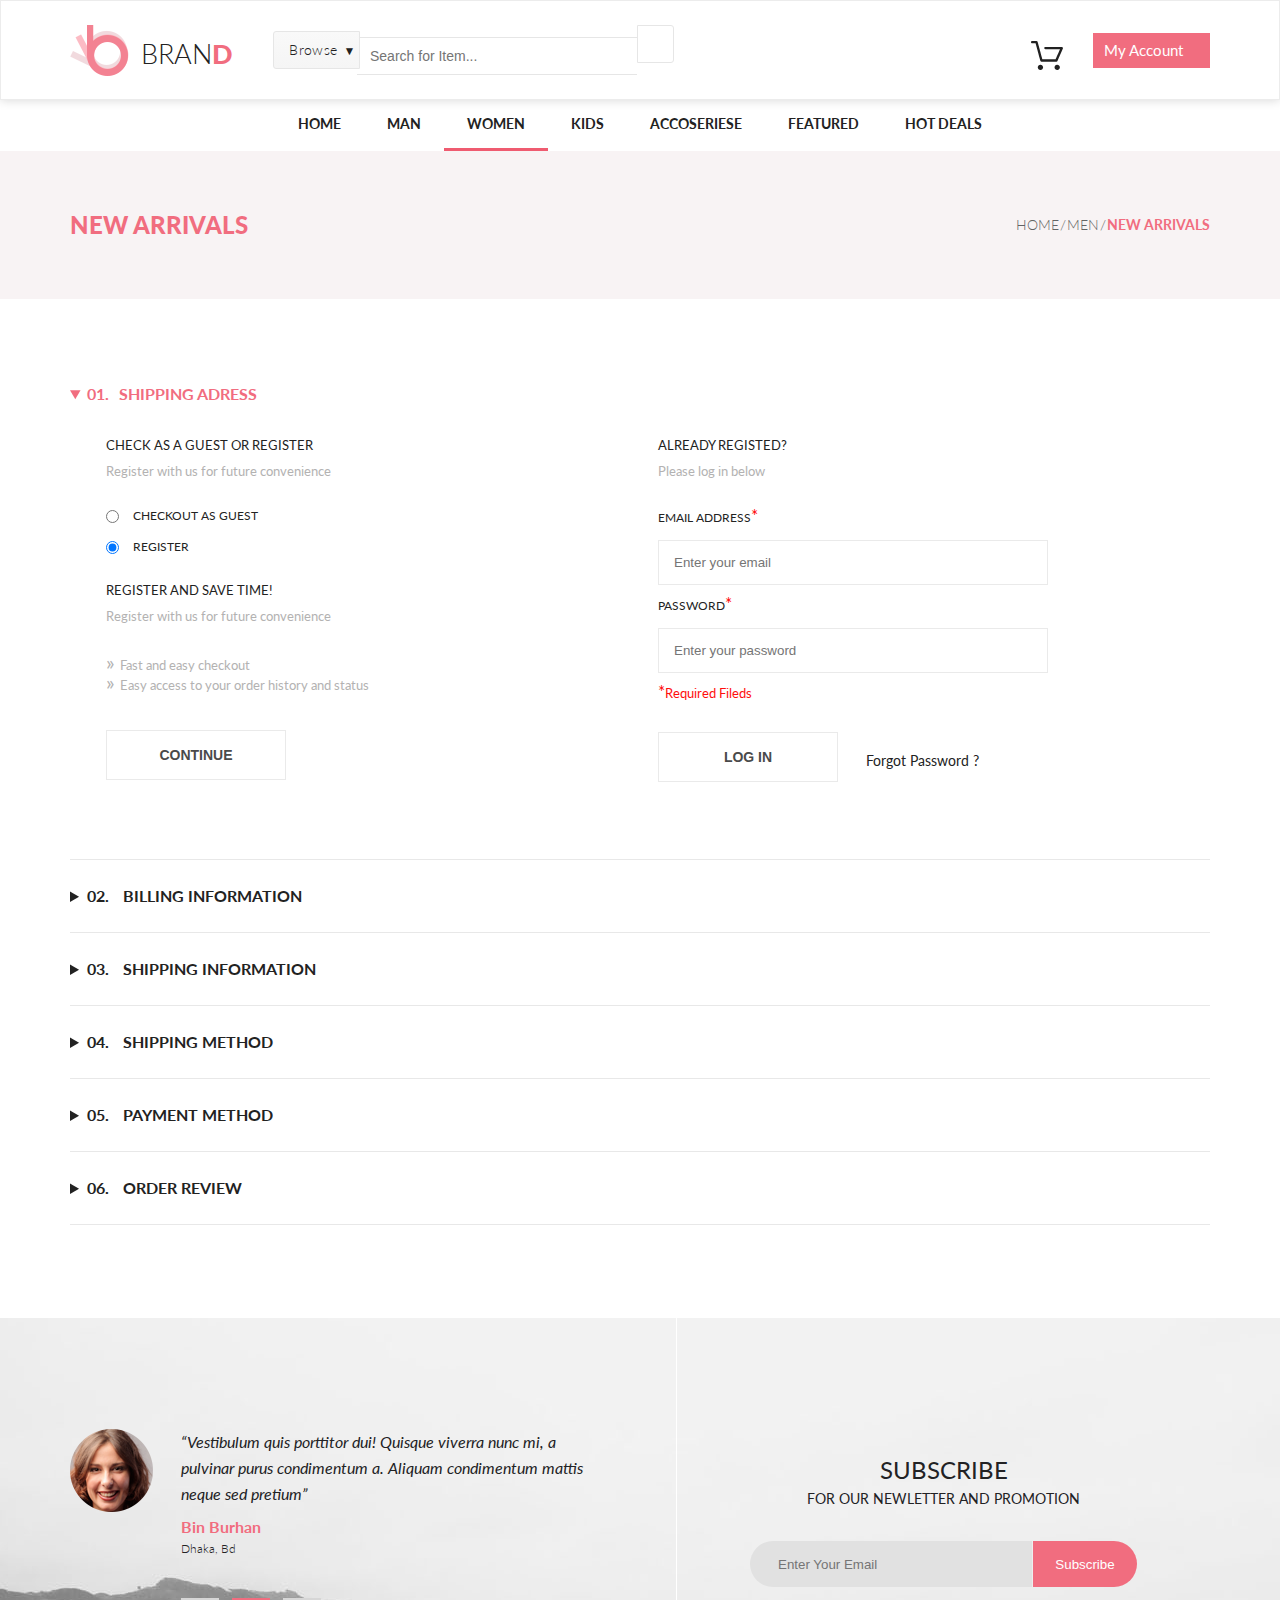
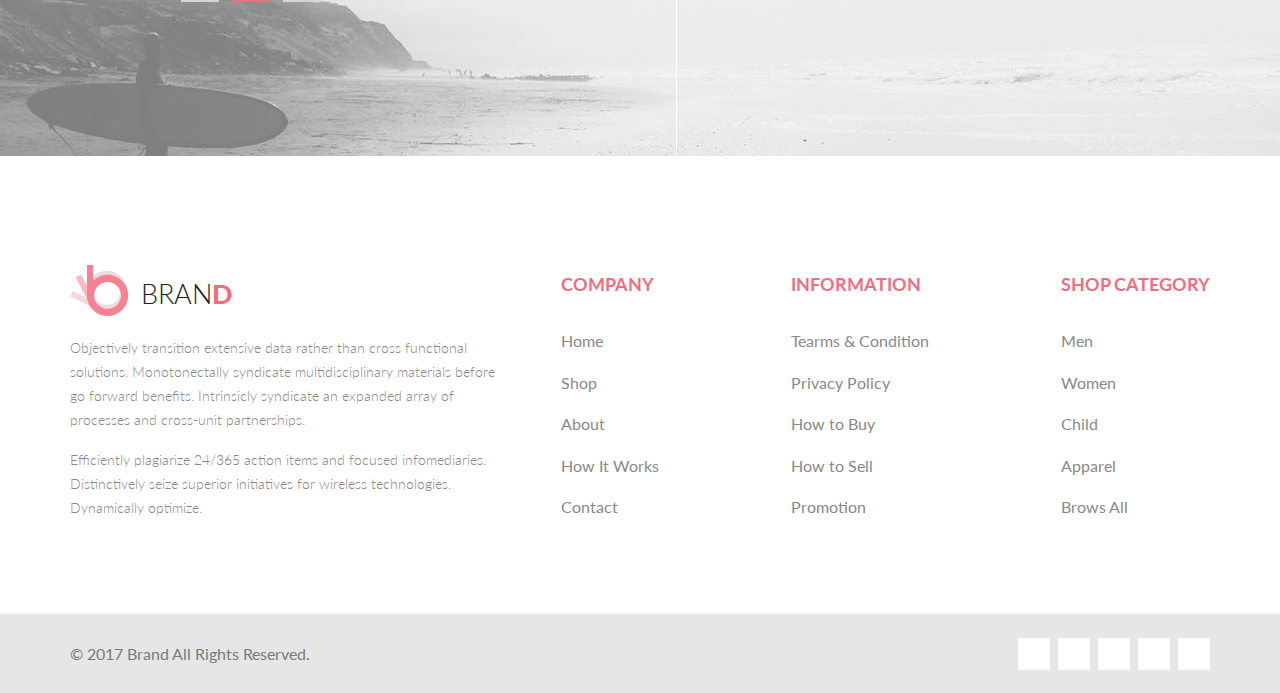
==== checkout.html @ ce35cc35 "Сверстаны страницы интернет-магазина." ====
<!DOCTYPE html>
<html lang="en">
<head>
    <meta charset="UTF-8">
    <meta name="viewport" content="width=device-width, initial-scale=1.0">
    <title>Checkout</title>
    <link rel="stylesheet" href="https://use.fontawesome.com/releases/v5.1.0/css/all.css" integrity="sha384-lKuwvrZot6UHsBSfcMvOkWwlCMgc0TaWr+30HWe3a4ltaBwTZhyTEggF5tJv8tbt" crossorigin="anonymous">
    <link rel="stylesheet" href="styles/style_checkout.css">

</head>
<body>
    <div class="bigWrap">
        <div class="containerContent">
            <header>
                <div class="header">
                    <div class="container headerWrap">
                        <div class="headerLeft">
                            <a class="logo" href="index.html">
                                <img src="images/index/logo_brand.png" alt="logo">
                                <span>BRAN</span>
                            </a>
                            <div class="browse">
                                <details>
                                    <summary class="browseSummary">Browse</summary>
                                    <ul class="browseList">
                                        <li><div class="browseList__triangle"></div></li>    
                                        <li><h3>Women</h3></li>
                                        <li><a href="#">Dresses</a></li>
                                        <li><a href="#">Tops</a></li>
                                        <li><a href="#">Sweaters/Knits</a></li>
                                        <li><a href="#">Jackets/Coats</a></li>
                                        <li><a href="#">Blazers</a></li>
                                        <li><a href="#">Denim</a></li>
                                        <li><a href="#">Leggings/Pants</a></li>
                                        <li><a href="#">Skirts/Shorts</a></li>
                                        <li><a href="#">Accessories</a></li>
                                        <li><h3>Men</h3></li>
                                        <li><a href="#">Tees/Tank tops</a></li>
                                        <li><a href="#">Shirts/Polos</a></li>
                                        <li><a href="#">Sweaters</a></li>
                                        <li><a href="#">Sweatshirts/Hoodies</a></li>
                                        <li><a href="#">Blazers</a></li>
                                        <li><a href="#">Jackets/vests</a></li>
                                    </ul>
                                </details>
                            </div>
                            <form action="#">
                                <input type="search" name="searchHeader" placeholder="Search for Item...">
                                <button type="submit" class="buttonSearch">
                                    <i class="fas fa-search"></i>
                                </button>
                            </form>
                        </div>
                        <div class="headerRight">
                            <div class="userBasket">
                                <a href="#"><img src="images/index/basket_black.svg" alt="basket"></a>
                                <div class="userBasket__quantityProduct">2</div>
                                <div class="userBasketdropDown">
                                    <div class="userBasketdropDown__triangle"></div>
                                    <div class="userBasketOneProduct">
                                        <a class="userBasketOneProductImg" href="#"><img src="images/index/product_basket_1.jpg" alt="product"></a>
                                        <div class="userBasketOneProductText">
                                            <a class="userBasketOneProductText__nameProduct" href="#">Rebox Zane</a>
                                            <div class="stars">
                                                <a href="#"><i class="fas fa-star"></i></a><a href="#"><i class="fas fa-star"></i></a><a href="#"><i class="fas fa-star"></i></a><a href="#"><i class="fas fa-star"></i></a><a href="#"><i class="fas fa-star-half-alt"></i></a>
                                            </div>
                                            <p>1 <span> x </span>  $250</p>
                                        </div>
                                        <a class="shoppingAction" href="#"><i class="fas fa-times-circle"></i></a>
                                    </div>
                                    <div class="userBasketOneProduct">
                                        <a class="userBasketOneProductImg" href="#"><img src="images/index/product_basket_2.jpg" alt="product"></a>
                                        <div class="userBasketOneProductText">
                                            <a class="userBasketOneProductText__nameProduct" href="#">Rebox Zane</a>
                                            <div class="stars">
                                                <a href="#"><i class="fas fa-star"></i></a><a href="#"><i class="fas fa-star"></i></a><a href="#"><i class="fas fa-star"></i></a><a href="#"><i class="fas fa-star"></i></a><a href="#"><i class="fas fa-star-half-alt"></i></a>
                                            </div>
                                            <p>1 <span> x </span>  $250</p>
                                        </div>
                                        <a class="shoppingAction" href="#"><i class="fas fa-times-circle"></i></a>
                                    </div>
                                    <div class="totalSum">
                                        <p>TOTAL</p>
                                        <p>    $500.00</p>
                                    </div>
                                    <a class="userBasketCheckout" href="checkout.html">Checkout</a>
                                    <a class="userBasketGoToCart" href="shopping_cart.html">Go to cart</a>
                                </div>
                            </div>
                            <a class="myAccount" href="#"><span>My Account</span><i class="fas fa-sort-down"></i></a>
                        </div>
                    </div>
                </div>
                <nav>
                    <div class="container mainMenu">
                        <ul class="menu">
                            <li><a href="index.html">Home</a></li>
                            <li><a href="products.html">Man</a>
                                <div class="megaMenu">
                                    <div class="megaMenu__triangle"></div>
                                    <div class="megaMenuColumn">
                                        <h3>Women</h3>
                                        <ul>
                                            <li><a href="#">Dresses</a></li>
                                            <li><a href="#">Tops</a></li>
                                            <li><a href="#">Sweaters/Knits</a></li>
                                            <li><a href="#">Jackets/Coats</a></li>
                                            <li><a href="#">Blazers</a></li>
                                            <li><a href="#">Denim</a></li>
                                            <li><a href="#">Leggings/Pants</a></li>
                                            <li><a href="#">Skirts/Shorts</a></li>
                                            <li><a href="#">Accessories</a></li>
                                        </ul>
                                    </div>
                                    <div class="megaMenuColumn">
                                        <h3>Women</h3>
                                        <ul>
                                            <li><a href="#">Dresses</a></li>
                                            <li><a href="#">Tops</a></li>
                                            <li><a href="#">Sweaters/Knits</a></li>
                                            <li><a href="#">Jackets/Coats</a></li>
                                        </ul>
                                        <h3>Women</h3>
                                        <ul>
                                            <li><a href="#">Dresses</a></li>
                                            <li><a href="#">Tops</a></li>
                                            <li><a href="#">Sweaters/Knits</a></li>
                                        </ul>
                                    </div>
                                    <div class="megaMenuColumn">
                                        <h3>Women</h3>
                                        <ul>
                                            <li><a href="#">Dresses</a></li>
                                            <li><a href="#">Tops</a></li>
                                            <li><a href="#">Sweaters/Knits</a></li>
                                            <li><a href="#">Jackets/Coats</a></li>
                                        </ul>
                                        <a class="promoPhoto" href="#">
                                            <img src="images/index/promo_megamenu.jpg" alt="promo">
                                        </a>
                                    </div>
                                </div>
                            </li>
                            <li><a class="activePage" href="#">Women</a></li>
                            <li><a href="#">Kids</a></li>
                            <li><a href="#">Accoseriese</a></li>
                            <li><a href="#">Featured</a></li>
                            <li><a href="#">Hot Deals</a></li>
                        </ul>
                    </div>
                </nav>
            </header>
            <div class="newArrivals">
                <div class="container newArrivalsWrap">
                    <div class="headerNewArrivals">
                        <h3>New Arrivals</h3>
                    </div>
                    <nav>
                        <ul class="breadCrumbs">
                            <li><a href="index.html">Home</a></li>
                            <li><a href="#">Men</a></li>
                            <li><span class="lastBreadCrumb">New Arrivals</span></li>
                        </ul>
                    </nav>
                </div>
            </div>
            <div class="container">
                <div class="spoilerCheckout">
                    <details class="spoilerCheckoutDetails" open>
                        <summary class="spoilerCheckoutSummary"><span>01.</span>Shipping Adress</summary>
                        <div class="spoilerCheckoutSummaryWrap">
                            <div class="spoilerCheckoutSummaryLeft">
                                <form action="#" method="POST">
                                    <fieldset>
                                        <legend><h5>Check as a guest or register</h5></legend>
                                        <p class="pAfterH">Register with us for future convenience</p>
                                        <div class="radioItemWrap">
                                            <div class="radioItem">
                                                <input id="radioItem__guest" type="radio" name="userChoice" value="guest">
                                                <label class="inputLabel" for="radioItem__guest">checkout as guest</label>
                                            </div>
                                            <div class="radioItem">
                                                <input id="radioItem__register" type="radio" name="userChoice" value="register" checked>
                                                <label class="inputLabel" for="radioItem__register">register</label>
                                            </div>
                                        </div>
                                        <h5>register and save time!</h5>
                                        <p class="pAfterH">Register with us for future convenience</p>
                                        <p class="registerPluses">Fast and easy checkout</p>
                                        <p class="registerPluses">Easy access to your order history and status</p>
                                        <input class="inputSubmitLeft" type="submit" value="Continue">
                                    </fieldset>
                                </form>
                            </div>
                            <div class="spoilerCheckoutSummaryRight">
                                <form action="#" method="POST">
                                    <fieldset>
                                        <legend><h5>Already registed?</h5></legend>
                                        <p class="pAfterH">Please log in below</p>
                                        <div class="inputRightWrap">
                                            <label for="userEmail"><span class="inputLabel">EMAIL ADDRESS</span></label>
                                            <input type="email" id="userEmail" placeholder="Enter your email" required>
                                            <label for="userPass"><span class="inputLabel">PASSWORD</span></label>
                                            <input type="password" id="userPass" placeholder="Enter your password" required>
                                        </div>
                                        <p class="requiredFileds">Required Fileds</p>
                                        <div class="inputSubmitRightWrap">
                                            <input class="inputSubmitRight" type="submit" value="Log in">
                                            <a href="#">Forgot Password ?</a> 
                                        </div>
                                    </fieldset>
                                </form>
                            </div>
                        </div>
                    </details>
                    <details class="spoilerCheckoutDetails">
                        <summary class="spoilerCheckoutSummary"><span>02.</span>   BILLING INFORMATION</summary>
                        <div class="spoilerCheckoutSummaryWrap">
                            <p class="spoilerCheckoutSummaryWrapText">Lorem ipsum, dolor sit amet consectetur adipisicing elit. 
                                Praesentium ipsam hic exercitationem placeat numquam illum. 
                                Doloremque tempore corporis fuga similique deserunt expedita dicta est, 
                                ad recusandae officia exercitationem reprehenderit commodi provident 
                                molestiae aspernatur ea cumque sunt sed sint facere quae ipsa repudiandae. 
                                Reprehenderit odit illo aperiam? Aperiam itaque quo nesciunt?</p>
                        </div>
                    </details>
                    <details class="spoilerCheckoutDetails">
                        <summary class="spoilerCheckoutSummary"><span>03.</span>   SHIPPING INFORMATION</summary>
                        <div class="spoilerCheckoutSummaryWrap">
                            <p class="spoilerCheckoutSummaryWrapText">Lorem ipsum, dolor sit amet consectetur adipisicing elit. 
                                Praesentium ipsam hic exercitationem placeat numquam illum. 
                                Doloremque tempore corporis fuga similique deserunt expedita dicta est, 
                                ad recusandae officia exercitationem reprehenderit commodi provident 
                                molestiae aspernatur ea cumque sunt sed sint facere quae ipsa repudiandae. 
                                Reprehenderit odit illo aperiam? Aperiam itaque quo nesciunt?</p>
                        </div>
                    </details>
                    <details class="spoilerCheckoutDetails">
                        <summary class="spoilerCheckoutSummary"><span>04.</span>   SHIPPING METHOD</summary>
                        <div class="spoilerCheckoutSummaryWrap">
                            <p class="spoilerCheckoutSummaryWrapText">Lorem ipsum, dolor sit amet consectetur adipisicing elit. 
                                Praesentium ipsam hic exercitationem placeat numquam illum. 
                                Doloremque tempore corporis fuga similique deserunt expedita dicta est, 
                                ad recusandae officia exercitationem reprehenderit commodi provident 
                                molestiae aspernatur ea cumque sunt sed sint facere quae ipsa repudiandae. 
                                Reprehenderit odit illo aperiam? Aperiam itaque quo nesciunt?</p>
                        </div>
                    </details>
                    <details class="spoilerCheckoutDetails">
                        <summary class="spoilerCheckoutSummary"><span>05.</span>   PAYMENT METHOD</summary>
                        <div class="spoilerCheckoutSummaryWrap">
                            <p class="spoilerCheckoutSummaryWrapText">Lorem ipsum, dolor sit amet consectetur adipisicing elit. 
                                Praesentium ipsam hic exercitationem placeat numquam illum. 
                                Doloremque tempore corporis fuga similique deserunt expedita dicta est, 
                                ad recusandae officia exercitationem reprehenderit commodi provident 
                                molestiae aspernatur ea cumque sunt sed sint facere quae ipsa repudiandae. 
                                Reprehenderit odit illo aperiam? Aperiam itaque quo nesciunt?</p>
                        </div>
                    </details>
                    <details class="spoilerCheckoutDetails">
                        <summary class="spoilerCheckoutSummary"><span>06.</span>   ORDER REVIEW</summary>
                        <div class="spoilerCheckoutSummaryWrap">
                            <p class="spoilerCheckoutSummaryWrapText">Lorem ipsum, dolor sit amet consectetur adipisicing elit. 
                                Praesentium ipsam hic exercitationem placeat numquam illum. 
                                Doloremque tempore corporis fuga similique deserunt expedita dicta est, 
                                ad recusandae officia exercitationem reprehenderit commodi provident 
                                molestiae aspernatur ea cumque sunt sed sint facere quae ipsa repudiandae. 
                                Reprehenderit odit illo aperiam? Aperiam itaque quo nesciunt?</p>
                        </div>
                    </details>
                </div>
            </div>
            <div class="subscribe">
                <div class="subscribeImgBackground">
                    <div class="container subscribeWrap">
                        <div class="subscribeLeft">
                            <div class="imagesubscribeLeft">
                                <img src="images/index/photo.png" alt="photo">
                            </div>
                            <div class="textsubscribeLeft">
                                <p class="comment">
                                    “Vestibulum quis porttitor dui! Quisque viverra nunc mi, 
                                    a pulvinar purus condimentum a. 
                                    Aliquam condimentum mattis neque sed pretium”  
                                </p>
                                <p class="author">
                                    Bin Burhan<br>
                                    <span>Dhaka, Bd</span>
                                </p>
                                <div class="line"><a href="#"></a></div>
                                <div class="line colorBrand"><a href="#"></a></div>
                                <div class="line"><a href="#"></a></div>
                            </div>
                        </div>
                        <div class="subscribeRight">
                            <h2>Subscribe</h2>
                            <h3>FOR OUR NEWLETTER AND PROMOTION</h3>
                            <form action="#">
                                <input type="email" name="userEmail" placeholder="Enter Your Email" required>
                                <input type="submit" value="Subscribe">
                            </form>
                        </div>
                    </div>
                </div>
            </div>
        </div>
        <footer>
            <div class="footer">
                <div class="container footerWrap">
                    <div class="logoFooter">
                        <a class="logo" href="index.html">
                            <img src="images/index/logo_brand.png" alt="logo">
                            <span>BRAN</span>
                        </a>
                        <div class="textLogoFooter">
                            <p>
                                Objectively transition extensive data rather than cross 
                                functional solutions. Monotonectally syndicate multidisciplinary 
                                materials before go forward benefits. Intrinsicly syndicate an 
                                expanded array of processes and cross-unit partnerships.
                            </p>
                            <p>
                                Efficiently plagiarize 24/365 action items and focused infomediaries.
                                Distinctively seize superior initiatives for wireless technologies. 
                                Dynamically optimize.<br>
                                
                                Objectively strategize seamless relationships via resource 
                                sucking testing procedures. Proactively cultivate next-generation 
                                results for value-added methodologies. Dynamically plagiarize 
                                unique methodologies after performance based methodologies. 
                                Monotonectally empower stand-alone mindshare rather than ubiquitous 
                                opportunities. Dynamically orchestrate resource sucking scenarios 
                                after alternative synergy.
                                
                                Compellingly envisioneer corporate methods of empowerment before 
                                standards compliant technologies. Objectively facilitate progressive.  
                            </p>
                        </div>
                    </div>
                    <nav class="menuFooter">
                        <div class="menuFooterColumn">
                            <h3>COMPANY</h3>
                            <div class="menuItems">
                                <a href="#">Home </a>
                                <a href="#">Shop</a>
                                <a href="#">About</a>
                                <a href="#">How It Works</a>
                                <a href="#">Contact</a>
                            </div>
                        </div>
                        <div class="menuFooterColumn">
                            <h3>INFORMATION</h3>
                            <div class="menuItems">
                                <a href="#">Tearms & Condition</a>
                                <a href="#">Privacy Policy</a>
                                <a href="#">How to Buy</a>
                                <a href="#">How to Sell</a>
                                <a href="#">Promotion</a>
                            </div>
                        </div>
                        <div class="menuFooterColumn">
                            <h3>SHOP CATEGORY</h3>
                            <div class="menuItems">
                                <a href="#">Men</a>
                                <a href="#">Women</a>
                                <a href="#">Child</a>
                                <a href="#">Apparel</a>
                                <a href="#">Brows All</a>
                            </div>
                        </div>
                    </nav>
                </div>
            </div>
            <div class="footerBottom">
                <div class="container footerBottomWrap">
                    <div class="footerBottomLeft">
                        <p>&copy; 2017  Brand  All Rights Reserved.</p>
                    </div>
                    <div class="footerBottomRight">
                        <a href="#"><i class="fab fa-facebook-f"></i></a>
                        <a href="#"><i class="fab fa-twitter"></i></a>
                        <a href="#"><i class="fab fa-linkedin-in"></i></a>
                        <a href="#"><i class="fab fa-pinterest-p"></i></a>
                        <a href="#"><i class="fab fa-google-plus-g"></i></a>
                    </div>
                </div>
            </div>
        </footer>
    </div>
</body>
</html>
---- styles/style_checkout.css ----
@import url('https://fonts.googleapis.com/css?family=Lato:300,400,400i,700,900');
/* http://meyerweb.com/eric/tools/css/reset/ 
   v2.0 | 20110126
   License: none (public domain)
*/
html,
body,
div,
span,
applet,
object,
iframe,
h1,
h2,
h3,
h4,
h5,
h6,
p,
blockquote,
pre,
a,
abbr,
acronym,
address,
big,
cite,
code,
del,
dfn,
em,
img,
ins,
kbd,
q,
s,
samp,
small,
strike,
strong,
sub,
sup,
tt,
var,
b,
u,
i,
center,
dl,
dt,
dd,
ol,
ul,
li,
fieldset,
form,
label,
legend,
table,
caption,
tbody,
tfoot,
thead,
tr,
th,
td,
article,
aside,
canvas,
details,
embed,
figure,
figcaption,
footer,
header,
hgroup,
menu,
nav,
output,
ruby,
section,
summary,
time,
mark,
audio,
video {
  margin: 0;
  padding: 0;
  border: 0;
  font-size: 100%;
  font: inherit;
  vertical-align: baseline;
}
/* HTML5 display-role reset for older browsers */
article,
aside,
details,
figcaption,
figure,
footer,
header,
hgroup,
menu,
nav,
section {
  display: block;
}
body {
  line-height: 1;
}
ol,
ul {
  list-style: none;
}
blockquote,
q {
  quotes: none;
}
blockquote:before,
blockquote:after,
q:before,
q:after {
  content: '';
  content: none;
}
table {
  border-collapse: collapse;
  border-spacing: 0;
}
input {
  border: none;
}
input:focus {
  outline: none;
}
html,
body {
  height: 100%;
}
.bigWrap {
  min-height: 100%;
  display: -webkit-box;
  display: -ms-flexbox;
  display: flex;
  -webkit-box-orient: vertical;
  -webkit-box-direction: normal;
      -ms-flex-direction: column;
          flex-direction: column;
}
.containerContent {
  -webkit-box-flex: 1;
      -ms-flex: 1;
          flex: 1;
}
.header {
  border-style: solid;
  border-width: 1px;
  border-color: #ececec;
  -webkit-box-sizing: border-box;
          box-sizing: border-box;
  background-color: #ffffff;
  -webkit-box-shadow: 0px 0px 10px 0px rgba(0, 0, 0, 0.17);
          box-shadow: 0px 0px 10px 0px rgba(0, 0, 0, 0.17);
  height: 100px;
}
.headerWrap {
  height: 100%;
  display: -webkit-box;
  display: -ms-flexbox;
  display: flex;
  -webkit-box-pack: justify;
      -ms-flex-pack: justify;
          justify-content: space-between;
  -webkit-box-align: center;
      -ms-flex-align: center;
          align-items: center;
}
.headerLeft {
  display: -webkit-box;
  display: -ms-flexbox;
  display: flex;
  -webkit-box-align: center;
      -ms-flex-align: center;
          align-items: center;
}
.headerLeft .logo {
  display: -webkit-box;
  display: -ms-flexbox;
  display: flex;
  -webkit-box-align: center;
      -ms-flex-align: center;
          align-items: center;
  text-decoration: none;
}
.headerLeft .logo > span {
  font-family: Lato, sans-serif;
  color: #222222;
  font-size: 27px;
  font-weight: 300;
  text-align: center;
  padding: 7px 0 0 12px;
  -webkit-box-sizing: border-box;
          box-sizing: border-box;
}
.headerLeft .logo > span::after {
  content: "D";
  color: #f16d7f;
  font-size: 27px;
  font-weight: 900;
  line-height: 32px;
  text-align: center;
}
.browse {
  color: #222222;
  font-size: 14px;
  font-weight: 300;
  border-bottom-left-radius: 3px;
  border-top-left-radius: 3px;
  border-style: solid;
  border-width: 1px;
  border-color: #e6e6e6;
  -webkit-box-sizing: border-box;
          box-sizing: border-box;
  background: -webkit-gradient(linear, left top, left bottom, from(#f9f9f9), to(#f5f5f5));
  background: linear-gradient(180deg, #f9f9f9 0%, #f5f5f5 100%);
  width: 87px;
  height: 38px;
  text-align: left;
  padding-left: 12px;
  position: relative;
  margin-left: 40px;
}
.browse:focus {
  outline: none;
}
.browseSummary {
  width: 100%;
  height: 100%;
  text-align: center;
  outline: none;
  font-size: 14px;
  font-weight: 300;
  line-height: 35px;
  letter-spacing: 0.4px;
  color: #222222;
  display: block;
}
.browseSummary::-webkit-details-marker {
  display: none;
}
.browseSummary::after {
  content: '\25BC';
  padding-left: 0.5em;
  font-size: 12px;
}
details[open] .browseSummary::after {
  content: '\25B2';
}
.browseList {
  -webkit-box-shadow: 0 3px 6px rgba(0, 0, 0, 0.08);
          box-shadow: 0 3px 6px rgba(0, 0, 0, 0.08);
  border: 1px solid #e9e9e9;
  border-radius: 5px;
  background-color: #ffffff;
  position: absolute;
  padding: 0 20px 20px;
  width: 220px;
  z-index: 1;
}
.browseList h3 {
  font-size: 14px;
  line-height: 32px;
  letter-spacing: 0.4px;
  color: #232323;
  text-transform: uppercase;
  border-bottom: 1px solid #e8e8e8;
  display: block;
  margin: 10px 0 5px;
}
.browseList a {
  font-size: 14px;
  line-height: 28px;
  letter-spacing: 0.4px;
  color: #4f4f4f;
  text-decoration: none;
}
.browseList a:hover {
  color: #f16d7f;
}
.browseList__triangle {
  width: 12px;
  height: 12px;
  background-color: #fff;
  position: absolute;
  top: -6px;
  -webkit-transform: rotate(45deg) skew(-8deg, -8deg);
          transform: rotate(45deg) skew(-8deg, -8deg);
  border-top: 1px solid #e9e9e9;
  border-left: 1px solid #e9e9e9;
  left: 54px;
}
form input[type="search"] {
  border-style: solid;
  border-width: 1px;
  border-left: none;
  border-right: none;
  border-color: #e6e6e6;
  -webkit-box-sizing: border-box;
          box-sizing: border-box;
  background-color: #ffffff;
  width: 280px;
  height: 38px;
  font-size: 14px;
  font-weight: 300;
  line-height: 32px;
  padding: 0 13px;
  margin-left: -3px;
}
form .buttonSearch {
  border-bottom-right-radius: 3px;
  border-top-right-radius: 3px;
  border-style: solid;
  border-width: 1px;
  border-color: #e6e6e6;
  -webkit-box-sizing: border-box;
          box-sizing: border-box;
  background-color: #ffffff;
  width: 37px;
  height: 38px;
  font-size: 14px;
  margin-left: -4px;
  color: #a4a4a4;
}
form .buttonSearch:hover {
  color: #646468;
}
form .buttonSearch:focus {
  outline: none;
}
.headerRight {
  display: -webkit-box;
  display: -ms-flexbox;
  display: flex;
  -webkit-box-align: center;
      -ms-flex-align: center;
          align-items: center;
}
.userBasket {
  padding: 30px;
  position: relative;
}
.userBasket img {
  padding-top: 12px;
}
.userBasket:hover .userBasketdropDown {
  display: -webkit-box;
  display: -ms-flexbox;
  display: flex;
}
.userBasket:hover .userBasket__quantityProduct {
  display: block;
}
.userBasket__quantityProduct {
  width: 19px;
  height: 19px;
  border-radius: 20px;
  background-color: #f16d7f;
  position: absolute;
  top: 33px;
  left: 52px;
  display: none;
  font-size: 12px;
  font-weight: bold;
  letter-spacing: 0.3px;
  color: #ffffff;
  text-align: center;
  line-height: 17px;
}
.userBasketdropDown {
  -webkit-box-shadow: 0 3px 6px rgba(0, 0, 0, 0.08);
          box-shadow: 0 3px 6px rgba(0, 0, 0, 0.08);
  border: 1px solid #e9e9e9;
  border-radius: 5px;
  background-color: #ffffff;
  position: absolute;
  top: 85px;
  left: 16px;
  padding: 4px 16px 9px;
  display: none;
  -webkit-box-orient: vertical;
  -webkit-box-direction: normal;
      -ms-flex-direction: column;
          flex-direction: column;
  z-index: 1;
}
.userBasketdropDown__triangle {
  width: 12px;
  height: 12px;
  background-color: #fff;
  position: absolute;
  top: -6px;
  -webkit-transform: rotate(45deg) skew(-8deg, -8deg);
          transform: rotate(45deg) skew(-8deg, -8deg);
  border-top: 1px solid #e9e9e9;
  border-left: 1px solid #e9e9e9;
  left: 26px;
}
.userBasketOneProduct {
  display: -webkit-box;
  display: -ms-flexbox;
  display: flex;
  -webkit-box-align: center;
      -ms-flex-align: center;
          align-items: center;
  border-bottom: 1px solid #ededed;
}
.userBasketOneProductText__nameProduct {
  text-decoration: none;
  font-size: 12px;
  font-weight: bold;
  color: #222222;
  text-transform: uppercase;
}
.userBasketOneProductImg {
  margin: 16px 14px 16px 0;
}
.userBasketOneProductText {
  margin-right: 55px;
  margin-top: -16px;
}
.userBasketOneProductText > p {
  font-size: 12px;
  color: #f16d7f;
}
.userBasketOneProductText > p > span {
  font-size: 10px;
}
.stars {
  margin-top: 6px;
  margin-bottom: 11px;
}
.stars > a {
  font-size: 12px;
  color: #e4af48;
}
.shoppingAction {
  color: #c0c0c0;
  padding: 15px;
  padding: 0;
  font-size: 14px;
}
.shoppingAction:hover {
  color: #f16d7f;
}
.totalSum {
  display: -webkit-box;
  display: -ms-flexbox;
  display: flex;
  -webkit-box-pack: justify;
      -ms-flex-pack: justify;
          justify-content: space-between;
  font-size: 16px;
  font-weight: bold;
  color: #222222;
  text-transform: uppercase;
  margin: 19px 0 32px;
}
.userBasketCheckout,
.userBasketGoToCart {
  text-decoration: none;
  font-size: 14px;
  font-weight: 700;
  text-transform: uppercase;
  text-align: center;
  padding: 19px 74px;
  margin-bottom: 11px;
  color: #4a4a4a;
  border: solid 1px #eaeaea;
  -webkit-transition-duration: 0.5s;
          transition-duration: 0.5s;
}
.userBasketCheckout:hover,
.userBasketGoToCart:hover {
  color: #f16d7f;
  border: solid 1px #f16d7f;
}
.myAccount {
  background-color: #f16d7f;
  padding: 10px 11px;
  -webkit-box-sizing: border-box;
          box-sizing: border-box;
  text-decoration: none;
  color: #ffffff;
  font-size: 15px;
  font-weight: 400;
  -webkit-transition-duration: 0.5s;
          transition-duration: 0.5s;
}
.myAccount:hover {
  -webkit-box-shadow: 0px 5px 8px 0px rgba(0, 0, 0, 0.16);
          box-shadow: 0px 5px 8px 0px rgba(0, 0, 0, 0.16);
  -webkit-transform: scale(1.05);
          transform: scale(1.05);
}
.myAccount span {
  padding-right: 16px;
}
.mainMenu {
  height: 51px;
}
.menu {
  height: 100%;
  display: -webkit-box;
  display: -ms-flexbox;
  display: flex;
  -webkit-box-pack: center;
      -ms-flex-pack: center;
          justify-content: center;
  -webkit-box-align: center;
      -ms-flex-align: center;
          align-items: center;
}
.menu > li {
  position: relative;
}
.menu > li > a {
  color: #222222;
  font-size: 14px;
  font-weight: 700;
  text-decoration: none;
  text-transform: uppercase;
  padding: 17px 23px;
  display: block;
  border-bottom: 3px solid transparent;
}
.menu > li > a:hover {
  color: #f16d7f;
}
.menu > li:hover .megaMenu {
  display: -webkit-box;
  display: -ms-flexbox;
  display: flex;
}
.menu .activePage {
  border-bottom: 3px solid #ef5b70;
}
.megaMenu {
  -webkit-box-shadow: 0 3px 6px rgba(0, 0, 0, 0.08);
          box-shadow: 0 3px 6px rgba(0, 0, 0, 0.08);
  border: 1px solid #e9e9e9;
  border-radius: 5px;
  background-color: #ffffff;
  position: absolute;
  padding: 0 20px 20px;
  top: 44px;
  display: none;
  z-index: 1;
}
.megaMenu__triangle {
  width: 12px;
  height: 12px;
  background-color: #fff;
  position: absolute;
  top: -6px;
  -webkit-transform: rotate(45deg) skew(-8deg, -8deg);
          transform: rotate(45deg) skew(-8deg, -8deg);
  border-top: 1px solid #e9e9e9;
  border-left: 1px solid #e9e9e9;
  left: 34px;
}
.megaMenuColumn {
  width: 235px;
  margin-right: 46px;
}
.megaMenuColumn:last-child {
  margin-right: 0;
}
.megaMenuColumn h3 {
  font-size: 14px;
  letter-spacing: 0.4px;
  color: #232323;
  line-height: 32px;
  text-transform: uppercase;
  border-bottom: 1px solid #e8e8e8;
  display: block;
  margin: 10px 0 5px;
}
.megaMenuColumn a {
  font-size: 14px;
  letter-spacing: 0.4px;
  line-height: 28px;
  color: #646464;
  text-decoration: none;
}
.megaMenuColumn a:hover {
  color: #f16d7f;
}
.promoPhoto {
  display: block;
  margin-top: 20px;
  margin-left: -20px;
}
.promoPhoto > img {
  width: 255px;
}
.subscribe {
  width: 100%;
  height: 438px;
  background-color: #e8e8e8;
  margin-bottom: 109px;
}
.subscribeImgBackground {
  height: 100%;
  margin: 0 auto;
  background: url(../images/index/subscribe_bcg.jpg) no-repeat center;
}
.subscribeWrap {
  height: 100%;
  display: -webkit-box;
  display: -ms-flexbox;
  display: flex;
}
.subscribeLeft {
  width: 50%;
  border-right: 1px solid #ffffff;
  padding: 111px 73px 0 0;
  display: -webkit-box;
  display: -ms-flexbox;
  display: flex;
}
.textsubscribeLeft {
  margin-left: 28px;
  font-size: 16px;
}
.textsubscribeLeft p {
  margin-bottom: 10px;
}
.textsubscribeLeft .comment {
  color: #222224;
  font-style: italic;
  line-height: 26px;
}
.textsubscribeLeft .author {
  color: #f16d7f;
  font-weight: 700;
  line-height: 20px;
  margin-bottom: 41px;
}
.textsubscribeLeft .author span {
  color: #222224;
  font-size: 12px;
  font-weight: 300;
  line-height: 14px;
}
.textsubscribeLeft .line {
  width: 38px;
  height: 4px;
  background-color: #d6d6d6;
  float: left;
  margin-right: 13px;
}
.textsubscribeLeft .line a {
  display: block;
  width: 100%;
  padding: 12px 0;
}
.textsubscribeLeft .colorBrand {
  background-color: #f16d7f;
}
.subscribeRight {
  padding-top: 140px;
  width: 50%;
  color: #222224;
  text-transform: uppercase;
  font-weight: 400;
  display: -webkit-box;
  display: -ms-flexbox;
  display: flex;
  -webkit-box-orient: vertical;
  -webkit-box-direction: normal;
      -ms-flex-direction: column;
          flex-direction: column;
  -webkit-box-align: center;
      -ms-flex-align: center;
          align-items: center;
}
.subscribeRight h2 {
  font-size: 24px;
  margin-bottom: 10px;
}
.subscribeRight h3 {
  font-size: 14px;
  font-weight: 400;
  margin-bottom: 35px;
}
.subscribeRight form {
  font-size: 14px;
  font-weight: 400;
}
.subscribeRight form input[type="email"] {
  background-color: #e1e1e1;
  width: 282px;
  height: 46px;
  text-transform: capitalize;
  padding: 0 28px;
  -webkit-box-sizing: border-box;
          box-sizing: border-box;
  border-top-left-radius: 23px;
  border-bottom-left-radius: 23px;
}
.subscribeRight form input[type="submit"] {
  background-color: #f16d7f;
  width: 104px;
  height: 46px;
  color: #ffffff;
  border-top-right-radius: 23px;
  border-bottom-right-radius: 23px;
  margin-left: -3px;
  -webkit-transition-duration: 0.5s;
          transition-duration: 0.5s;
}
.subscribeRight form input[type="submit"]:hover {
  -webkit-filter: brightness(80%);
          filter: brightness(80%);
}
.footer {
  height: 349px;
}
.footerWrap {
  height: 260px;
  margin-bottom: 89px;
  display: -webkit-box;
  display: -ms-flexbox;
  display: flex;
  -webkit-box-pack: justify;
      -ms-flex-pack: justify;
          justify-content: space-between;
}
.logoFooter {
  width: 427px;
  height: 100%;
}
.logoFooter .logo {
  display: -webkit-box;
  display: -ms-flexbox;
  display: flex;
  -webkit-box-align: center;
      -ms-flex-align: center;
          align-items: center;
  text-decoration: none;
}
.logoFooter .logo > span {
  font-family: Lato, sans-serif;
  color: #222222;
  font-size: 27px;
  font-weight: 300;
  text-align: center;
  padding: 7px 0 0 12px;
  -webkit-box-sizing: border-box;
          box-sizing: border-box;
}
.logoFooter .logo > span::after {
  content: "D";
  color: #f16d7f;
  font-size: 27px;
  font-weight: 900;
  line-height: 32px;
  text-align: center;
}
.logoFooter .textLogoFooter {
  height: 180px;
  margin-top: 20px;
  color: #898989;
  font-size: 14px;
  font-weight: 300;
  line-height: 24px;
  overflow: hidden;
}
.logoFooter .textLogoFooter p {
  margin-bottom: 16px;
}
.menuFooter {
  height: 100%;
  margin-left: 64px;
  display: -webkit-box;
  display: -ms-flexbox;
  display: flex;
  -webkit-box-pack: justify;
      -ms-flex-pack: justify;
          justify-content: space-between;
  -webkit-box-flex: 1;
      -ms-flex-positive: 1;
          flex-grow: 1;
  padding-top: 10px;
  -webkit-box-sizing: border-box;
          box-sizing: border-box;
}
.menuFooterColumn {
  height: 100%;
  display: -webkit-box;
  display: -ms-flexbox;
  display: flex;
  -webkit-box-orient: vertical;
  -webkit-box-direction: normal;
      -ms-flex-direction: column;
          flex-direction: column;
  -webkit-box-pack: justify;
      -ms-flex-pack: justify;
          justify-content: space-between;
}
.menuFooterColumn h3 {
  color: #f16d7f;
  font-size: 18px;
  font-weight: 700;
  margin-bottom: 30px;
}
.menuFooterColumn .menuItems {
  display: -webkit-box;
  display: -ms-flexbox;
  display: flex;
  -webkit-box-orient: vertical;
  -webkit-box-direction: normal;
      -ms-flex-direction: column;
          flex-direction: column;
  -webkit-box-pack: justify;
      -ms-flex-pack: justify;
          justify-content: space-between;
  -webkit-box-flex: 1;
      -ms-flex-positive: 1;
          flex-grow: 1;
}
.menuFooterColumn a {
  padding: 10px 0;
  color: #898989;
  font-size: 16px;
  font-weight: 400;
  text-decoration: none;
}
.menuFooterColumn a:hover {
  color: #f16d7f;
}
.footerBottom {
  height: 79px;
  background-color: #e6e6e6;
}
.footerBottomWrap {
  height: 100%;
  color: #7a7a7a;
  font-size: 16px;
  font-weight: 400;
  line-height: 79px;
  display: -webkit-box;
  display: -ms-flexbox;
  display: flex;
  -webkit-box-pack: justify;
      -ms-flex-pack: justify;
          justify-content: space-between;
  -webkit-box-align: center;
      -ms-flex-align: center;
          align-items: center;
}
.footerBottomRight {
  font-size: 20px;
  display: -webkit-box;
  display: -ms-flexbox;
  display: flex;
}
.footerBottomRight a {
  background-color: #ffffff;
  color: #b2b2b2;
  font-size: 16px;
  font-weight: 400;
  line-height: 32px;
  display: block;
  text-align: center;
  width: 32px;
  height: 32px;
  margin-left: 8px;
  -webkit-transition-duration: 0.3s;
          transition-duration: 0.3s;
}
.footerBottomRight a:hover {
  color: #ffffff;
  background-color: #f16d7f;
}
.footerBottomRight a:focus {
  background-color: #eeeeee;
  color: #d6d6d6;
}
body {
  font-family: Lato, sans-serif;
}
.container {
  width: 1140px;
  margin: 0 auto;
}
.newArrivals {
  background-color: #f8f3f4;
  height: 148px;
}
.newArrivals .newArrivalsWrap {
  height: 100%;
  text-transform: uppercase;
  display: -webkit-box;
  display: -ms-flexbox;
  display: flex;
  -webkit-box-pack: justify;
      -ms-flex-pack: justify;
          justify-content: space-between;
  -webkit-box-align: center;
      -ms-flex-align: center;
          align-items: center;
}
.newArrivals .newArrivalsWrap .headerNewArrivals {
  color: #f16d7f;
  font-size: 24px;
  font-weight: 900;
  line-height: 20px;
}
.newArrivals .newArrivalsWrap .breadCrumbs li {
  float: left;
}
.newArrivals .newArrivalsWrap .breadCrumbs a {
  text-decoration: none;
  color: #636363;
  font-size: 14px;
  font-weight: 300;
  line-height: 20px;
}
.newArrivals .newArrivalsWrap .breadCrumbs a:after {
  content: '/';
  display: inline-block;
  margin: 0 1px;
}
.newArrivals .newArrivalsWrap .breadCrumbs a:hover {
  color: #f16d7f;
}
.newArrivals .newArrivalsWrap .breadCrumbs .lastBreadCrumb {
  color: #f16d7f;
  font-size: 14px;
  font-weight: 700;
  line-height: 20px;
}
.spoilerCheckout {
  margin-top: 59px;
  margin-bottom: 93px;
  width: 100%;
}
.spoilerCheckoutDetails {
  border-bottom: 1px solid #e8e8e8;
}
.spoilerCheckoutSummary {
  color: #222222;
  font-size: 16px;
  font-weight: 700;
  line-height: 72px;
  text-transform: uppercase;
}
.spoilerCheckoutSummary:focus {
  outline: none;
}
.spoilerCheckoutSummary:hover {
  cursor: pointer;
  color: #f16d7f;
}
.spoilerCheckoutSummary span {
  padding-right: 10px;
}
.spoilerCheckoutSummary::-webkit-details-marker {
  display: none;
}
.spoilerCheckoutDetails[open] > summary {
  color: #f16d7f;
}
.spoilerCheckoutSummaryWrap {
  display: -webkit-box;
  display: -ms-flexbox;
  display: flex;
  margin-top: 9px;
  margin-left: 36px;
}
.spoilerCheckoutSummaryLeft,
.spoilerCheckoutSummaryRight {
  width: 50%;
  font-weight: 400;
  color: #222222;
}
.spoilerCheckoutSummaryLeft h5,
.spoilerCheckoutSummaryRight h5 {
  font-size: 13px;
  text-transform: uppercase;
  margin-bottom: 13px;
}
.spoilerCheckoutSummaryLeft .pAfterH,
.spoilerCheckoutSummaryRight .pAfterH {
  color: #b3b2b2;
  font-size: 13px;
  margin-bottom: 29px;
}
.inputSubmitLeft,
.inputSubmitRight {
  width: 180px;
  height: 50px;
  border: solid 1px #eaeaea;
  font-size: 14px;
  font-weight: bold;
  color: #4a4a4a;
  text-transform: uppercase;
  background-color: #ffffff;
  -webkit-transition-duration: 0.6s;
          transition-duration: 0.6s;
}
.inputSubmitLeft:hover,
.inputSubmitRight:hover {
  color: #f16d7f;
  border-color: #f16d7f;
}
.inputSubmitLeft {
  margin-top: 38px;
  margin-bottom: 79px;
}
.radioItemWrap {
  margin-bottom: 30px;
}
.radioItem {
  display: -webkit-box;
  display: -ms-flexbox;
  display: flex;
  text-transform: uppercase;
  font-size: 12px;
  margin-bottom: 15px;
}
.radioItem input[type="radio"] {
  margin: 3px 14px 0 0;
}
.radioItem .inputLabel {
  padding-top: 3px;
}
.registerPluses {
  font-size: 13px;
  color: #b3b2b2;
}
.registerPluses::before {
  content: '\00bb';
  font-size: 20px;
  padding-right: 5px;
}
.inputRightWrap {
  display: -webkit-box;
  display: -ms-flexbox;
  display: flex;
  -webkit-box-orient: vertical;
  -webkit-box-direction: normal;
      -ms-flex-direction: column;
          flex-direction: column;
}
.inputRightWrap .inputLabel {
  font-size: 12px;
  text-transform: uppercase;
}
.inputRightWrap .inputLabel::after {
  content: '\002A';
  font-size: 17px;
  color: #ff0d0d;
}
.inputRightWrap input[type="email"],
.inputRightWrap input[type="password"] {
  width: 390px;
  height: 45px;
  background-color: #ffffff;
  border: solid 1px #eaeaea;
  padding: 0 15px;
  -webkit-box-sizing: border-box;
          box-sizing: border-box;
  margin-bottom: 10px;
  margin-top: 16px;
}
.requiredFileds {
  font-size: 13px;
  color: #ff0d0d;
}
.requiredFileds::before {
  content: '\002A';
  font-size: 17px;
}
.inputSubmitRightWrap {
  margin-top: 32px;
  display: -webkit-box;
  display: -ms-flexbox;
  display: flex;
}
.inputSubmitRightWrap a {
  font-size: 14px;
  margin-top: 22px;
  margin-left: 28px;
  text-decoration: none;
  color: #222222;
}
.inputSubmitRightWrap a:hover {
  color: #f16d7f;
}
.spoilerCheckoutSummaryWrapText {
  font-size: 16px;
  line-height: 24px;
  margin-bottom: 30px;
}
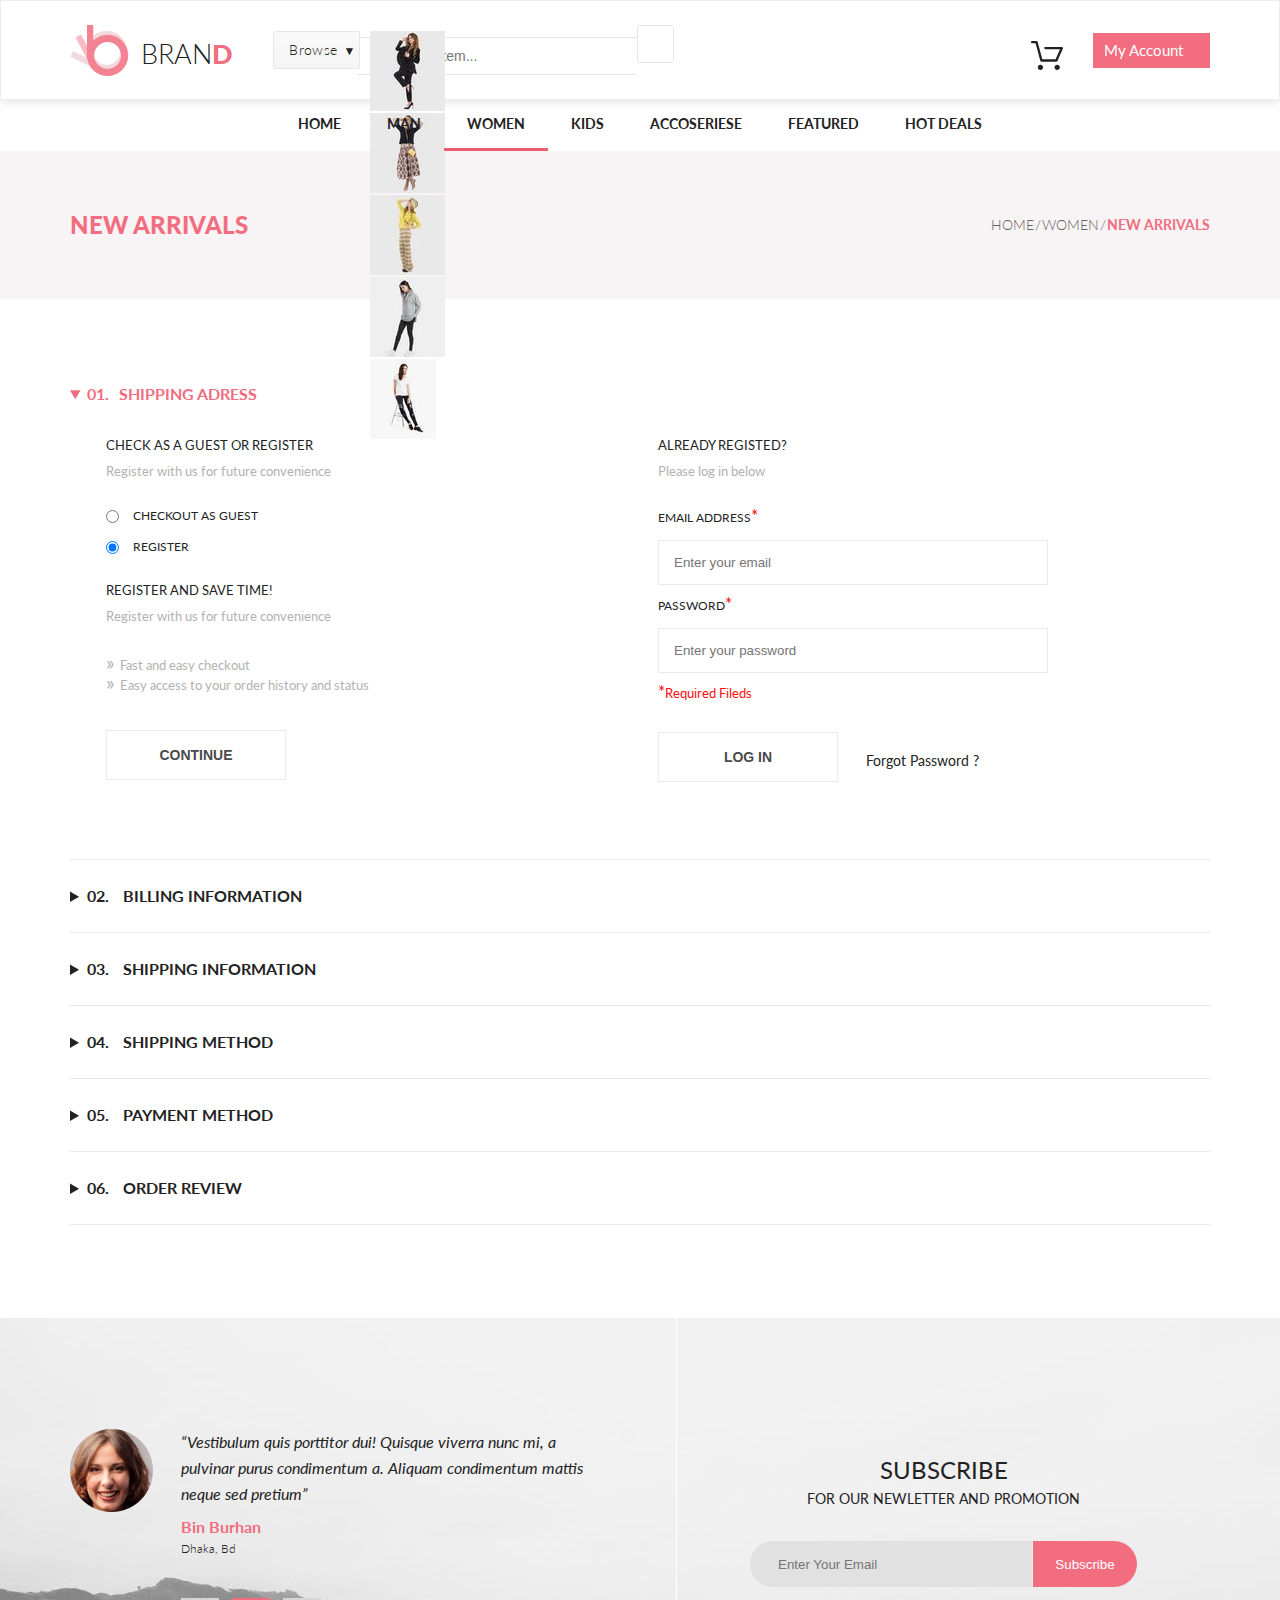
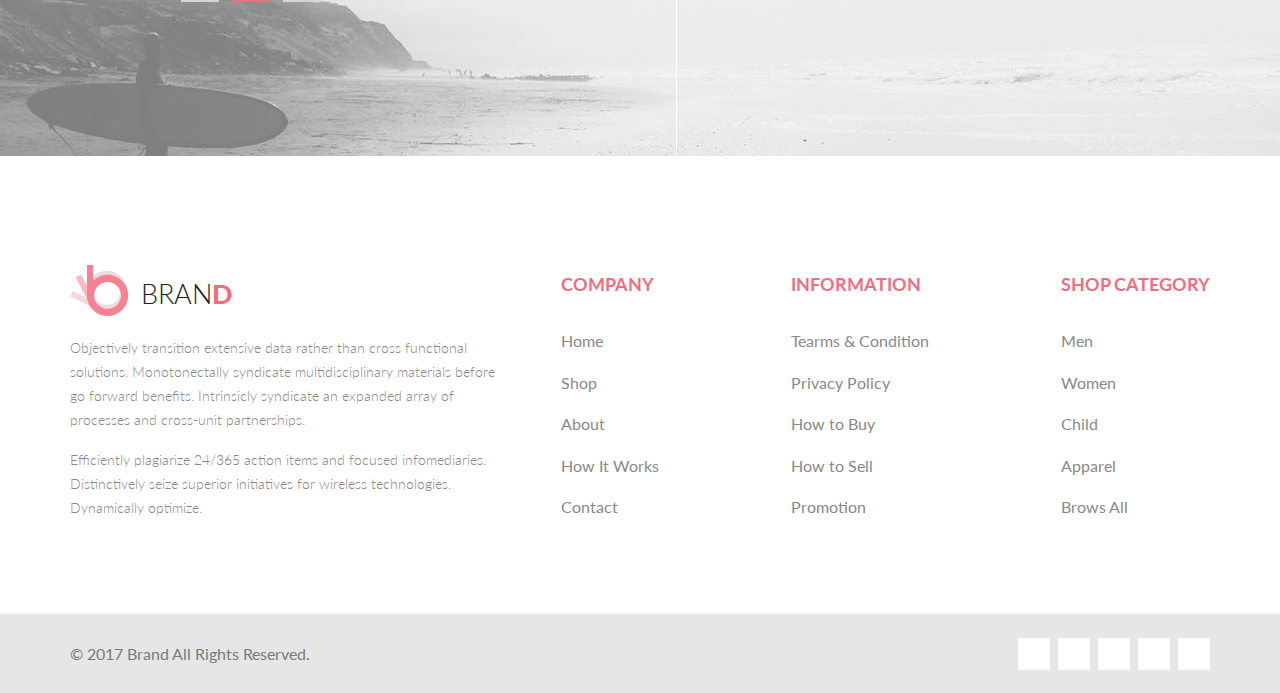
==== commit 4b52d42b: "Заменена ссылка на CDN jQuery." ====
--- a/checkout.html
+++ b/checkout.html
@@ -5,6 +5,8 @@
     <meta name="viewport" content="width=device-width, initial-scale=1.0">
     <title>Checkout</title>
     <link rel="stylesheet" href="https://use.fontawesome.com/releases/v5.1.0/css/all.css" integrity="sha384-lKuwvrZot6UHsBSfcMvOkWwlCMgc0TaWr+30HWe3a4ltaBwTZhyTEggF5tJv8tbt" crossorigin="anonymous">
+    <link rel="stylesheet" type="text/css" href="assets/slick-1.8.1/slick/slick.css"/>
+    <link rel="stylesheet" type="text/css" href="assets/slick-1.8.1/slick/slick-theme.css"/>
     <link rel="stylesheet" href="styles/style_checkout.css">
 
 </head>
@@ -155,10 +157,17 @@
                     <div class="headerNewArrivals">
                         <h3>New Arrivals</h3>
                     </div>
+                    <div class="carousel" data-slick='{"slidesToShow": 4, "slidesToScroll": 1}'>
+                        <div><img src="images/single_page/product_sp_1_min.jpg" alt="product_min"></div>
+                        <div><img src="images/single_page/product_sp_2_min.jpg" alt="product_min"></div>
+                        <div><img src="images/single_page/product_sp_3_min.jpg" alt="product_min"></div>
+                        <div><img src="images/single_page/product_sp_4_min.jpg" alt="product_min"></div>
+                        <div><img src="images/single_page/product_sp_5_min.jpg" alt="product_min"></div>
+                    </div>
                     <nav>
                         <ul class="breadCrumbs">
                             <li><a href="index.html">Home</a></li>
-                            <li><a href="#">Men</a></li>
+                            <li><a href="#">Women</a></li>
                             <li><span class="lastBreadCrumb">New Arrivals</span></li>
                         </ul>
                     </nav>
@@ -387,5 +396,9 @@
             </div>
         </footer>
     </div>
+    <script src="https://ajax.googleapis.com/ajax/libs/jquery/3.3.1/jquery.min.js"></script>
+    <script type="text/javascript" src="assets/jquery-migrate-3.0.0.js"></script>
+    <script type="text/javascript" src="assets/slick-1.8.1/slick/slick.min.js"></script>
+    <script src="brand.js"></script>
 </body>
 </html>--- a/styles/style_checkout.css
+++ b/styles/style_checkout.css
@@ -917,6 +917,17 @@
   font-weight: 900;
   line-height: 20px;
 }
+.newArrivals .newArrivalsWrap .carousel {
+  width: 500px;
+  margin-top: 22px;
+}
+.newArrivals .newArrivalsWrap .slick-prev:before,
+.newArrivals .newArrivalsWrap .slick-next:before {
+  color: #d4d0d0;
+}
+.newArrivals .newArrivalsWrap .slick-slide img {
+  margin: 0 auto;
+}
 .newArrivals .newArrivalsWrap .breadCrumbs li {
   float: left;
 }
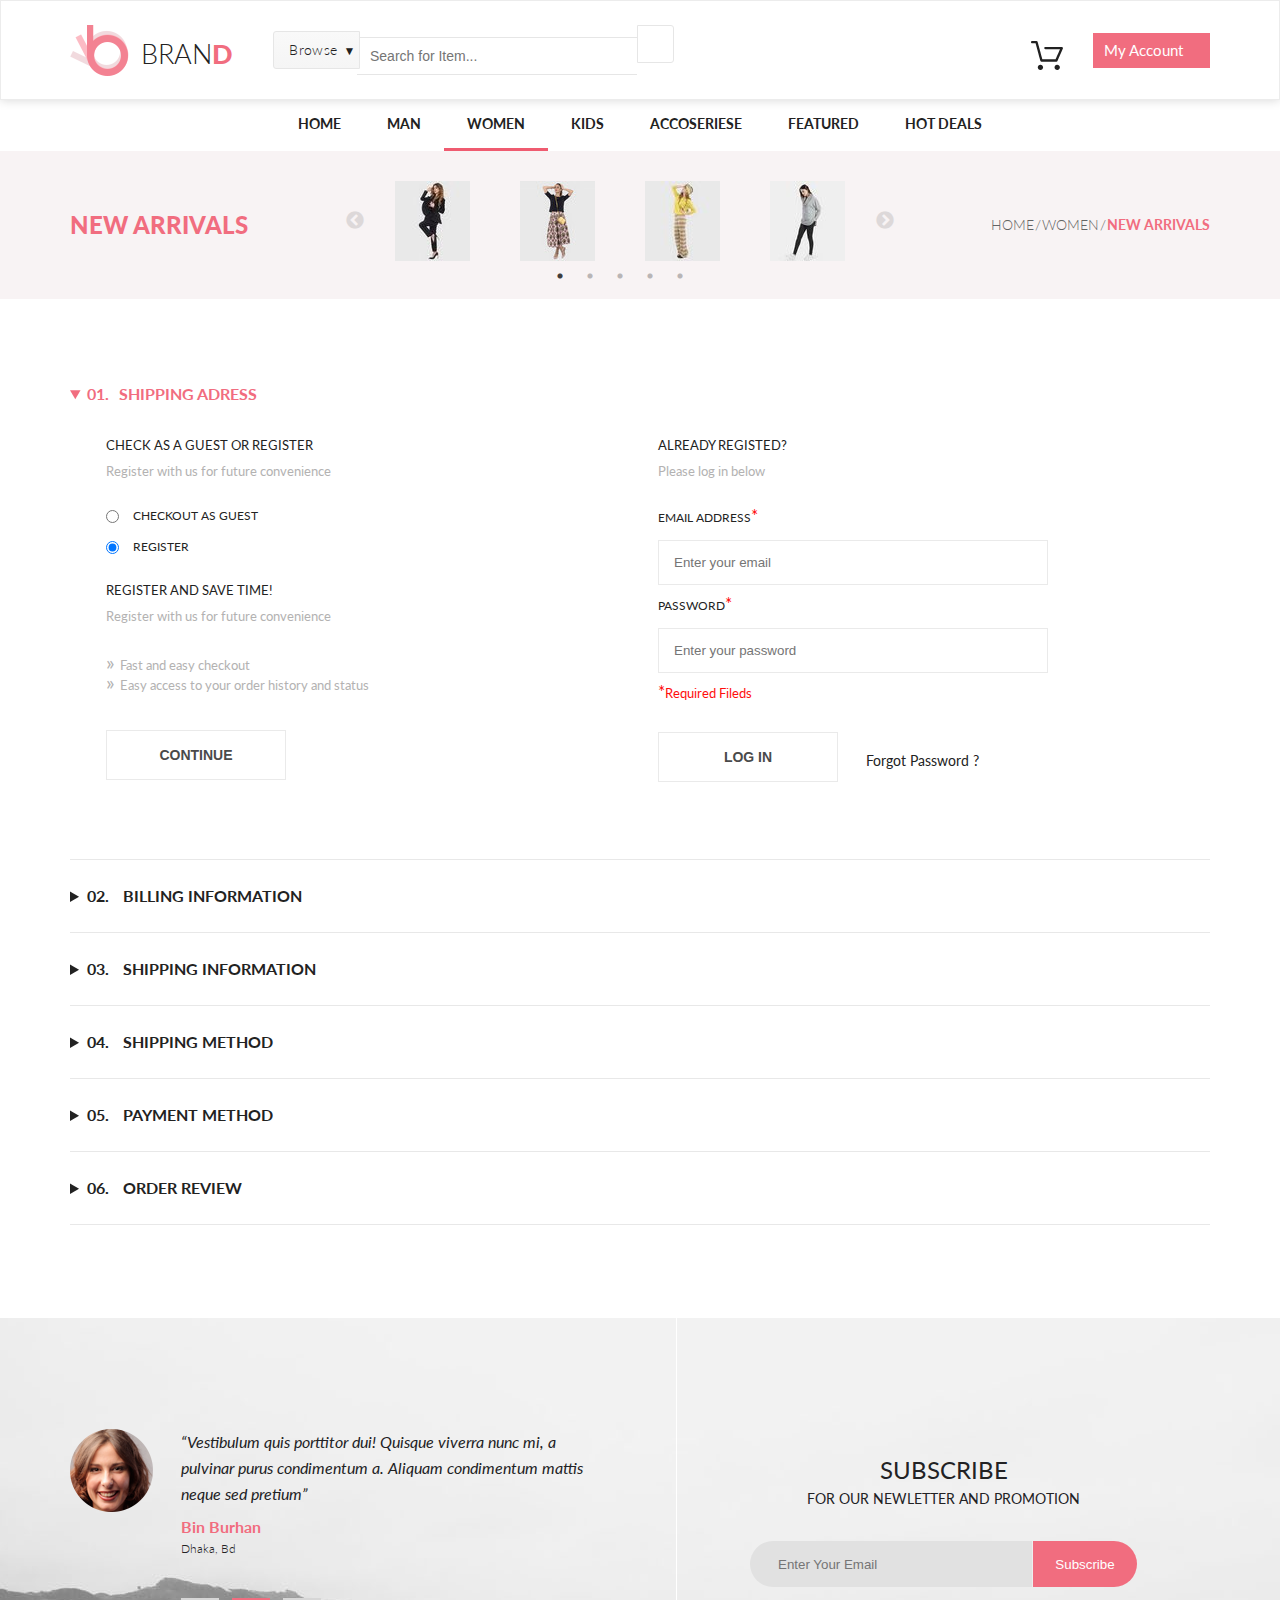
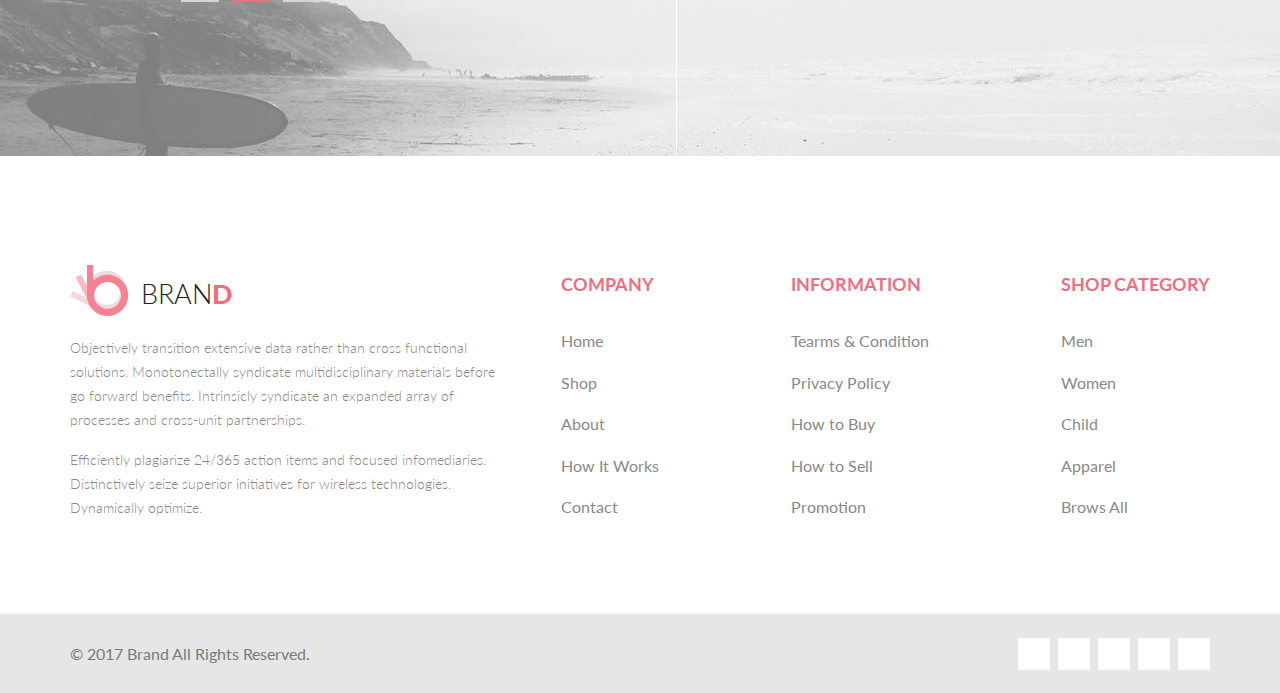
==== commit b73f7d69: "Merge f84986b7acbccea1add4825298000e8e99fbaf38 into 0a7b79a04f16e6882bac43b22d2f7e9b3319c1b2" ====
--- a/checkout.html
+++ b/checkout.html
@@ -399,6 +399,6 @@
     <script src="https://ajax.googleapis.com/ajax/libs/jquery/3.3.1/jquery.min.js"></script>
     <script type="text/javascript" src="assets/jquery-migrate-3.0.0.js"></script>
     <script type="text/javascript" src="assets/slick-1.8.1/slick/slick.min.js"></script>
-    <script src="brand.js"></script>
+    <script src="brand_jquery.js"></script>
 </body>
 </html>--- a/styles/style_checkout.css
+++ b/styles/style_checkout.css
@@ -356,8 +356,12 @@
   display: -webkit-box;
   display: -ms-flexbox;
   display: flex;
-}
-.userBasket:hover .userBasket__quantityProduct {
+  z-index: 100;
+}
+.userBasket__quantityProduct {
+  display: none;
+}
+.userBasket__quantityProduct.active {
   display: block;
 }
 .userBasket__quantityProduct {
@@ -368,7 +372,6 @@
   position: absolute;
   top: 33px;
   left: 52px;
-  display: none;
   font-size: 12px;
   font-weight: bold;
   letter-spacing: 0.3px;
